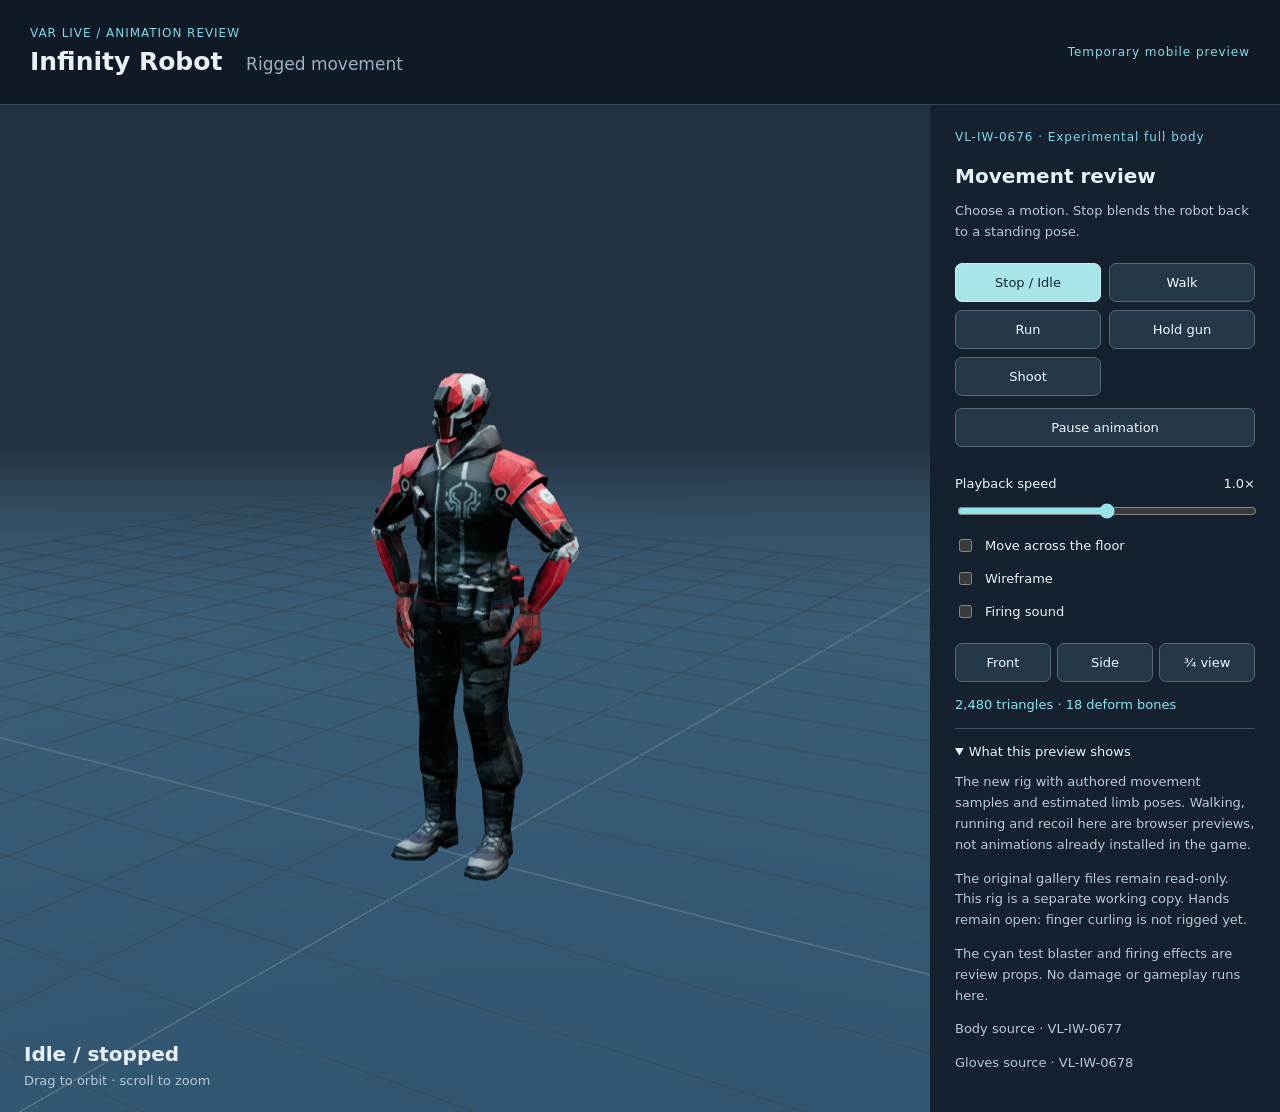
==== index.html @ 08a72606 "Publish temporary mobile robot rig preview" ====
<!doctype html><html lang="en"><head><meta charset="utf-8"><meta name="viewport" content="width=device-width,initial-scale=1"><title>Infinity Robot · Rig preview</title><script type="importmap">{"imports":{"three":"./vendor/three.module.js"}}</script><link rel="stylesheet" href="rig-preview.css"></head><body><header><div><small>VAR LIVE / ANIMATION REVIEW</small><h1>Infinity Robot <span>Rigged movement</span></h1></div><span class="tag">Temporary mobile preview</span></header><main><section id="stage"><canvas aria-label="Rotate and zoom the animated robot"></canvas><div id="loading" role="status">Loading rig and original textures…</div><div class="overlay"><b id="state">Idle / stopped</b><span>Drag to orbit · scroll to zoom</span></div></section><aside><div class="tag">VL-IW-0676 · Experimental full body</div><h2>Movement review</h2><p>Choose a motion. Stop blends the robot back to a standing pose.</p><div class="actions" aria-label="Animation controls"><button data-action="idle" aria-pressed="true">Stop / Idle</button><button data-action="walk" aria-pressed="false">Walk</button><button data-action="run" aria-pressed="false">Run</button><button data-action="hold" aria-pressed="false">Hold gun</button><button data-action="shoot" aria-pressed="false">Shoot</button></div><button id="pause">Pause animation</button><label>Playback speed <output id="speed-value">1.0×</output><input id="speed" type="range" min="0.25" max="1.75" step="0.05" value="1"></label><label class="check"><input id="travel" type="checkbox"> Move across the floor</label><label class="check"><input id="wire" type="checkbox"> Wireframe</label><label class="check"><input id="sound" type="checkbox"> Firing sound</label><div class="views"><button data-view="front">Front</button><button data-view="side">Side</button><button data-view="three">¾ view</button></div><p id="metrics">2,480 triangles · 18 deform bones</p><details open><summary>What this preview shows</summary><p>The new rig with authored movement samples and estimated limb poses. Walking, running and recoil here are browser previews, not animations already installed in the game.</p><p>The original gallery files remain read-only. This rig is a separate working copy. Hands remain open: finger curling is not rigged yet.</p><p>The cyan test blaster and firing effects are review props. No damage or gameplay runs here.</p></details><p>Body source · VL-IW-0677</p><p>Gloves source · VL-IW-0678</p></aside></main><script type="module" src="rig-preview.js"></script></body></html>
---- rig-preview.css ----
:root{color-scheme:dark;font-family:system-ui,sans-serif;background:#101a25;color:#e9f2fa}*{box-sizing:border-box}body{margin:0}header{padding:22px 30px;border-bottom:1px solid #344657;display:flex;align-items:center;justify-content:space-between;gap:20px}small,.tag{color:#80d9e8;font-size:12px;letter-spacing:.08em}h1{font-size:25px;margin:6px 0}h1 span{font-size:17px;font-weight:400;color:#9fb0c1;margin-left:15px}a{color:#8be5f2;text-decoration:none}main{display:grid;grid-template-columns:minmax(0,1fr) 350px;min-height:calc(100vh - 103px)}#stage{position:relative;min-height:650px;background:#233240}canvas{width:100%;height:100%;position:absolute;display:block;touch-action:none}.overlay{position:absolute;left:24px;bottom:24px;display:flex;flex-direction:column;gap:7px;pointer-events:none}.overlay b{font-size:20px}.overlay span{color:#b5c8d8;font-size:13px}#loading{position:absolute;inset:0;display:grid;place-items:center;background:#233240}aside{padding:25px;background:#15212e}aside h2{font-size:20px;margin:20px 0 8px}p{font-size:13px;line-height:1.6;color:#b8c8d5}.actions{display:grid;grid-template-columns:1fr 1fr;gap:8px;margin:20px 0 12px}button{border:1px solid #536878;background:#243848;border-radius:7px;padding:11px;color:#eef7ff;font:inherit;font-size:13px;cursor:pointer}button:hover{background:#344e60}button[aria-pressed=true]{background:#a8e5e9;color:#102632;border-color:#c0f4f6}#pause{width:100%;margin-bottom:15px}label{display:block;margin:14px 0;font-size:13px}output{float:right}input[type=range]{width:100%;margin-top:12px;accent-color:#96e4e9}.check{display:flex;gap:10px;align-items:center}.check input{accent-color:#9ce8e9}.views{display:flex;gap:6px;margin-top:22px}.views button{flex:1}aside>a{display:block;font-size:12px;margin-top:12px}details{border-top:1px solid #405362;padding-top:15px;font-size:13px}summary{cursor:pointer}#metrics{color:#8be5f2}@media(max-width:800px){header{padding:15px;display:block}header>a{font-size:13px}h1 span{display:block;margin:5px 0}main{grid-template-columns:1fr}#stage{min-height:60vh}aside{padding:22px}.actions{grid-template-columns:repeat(3,1fr)}}
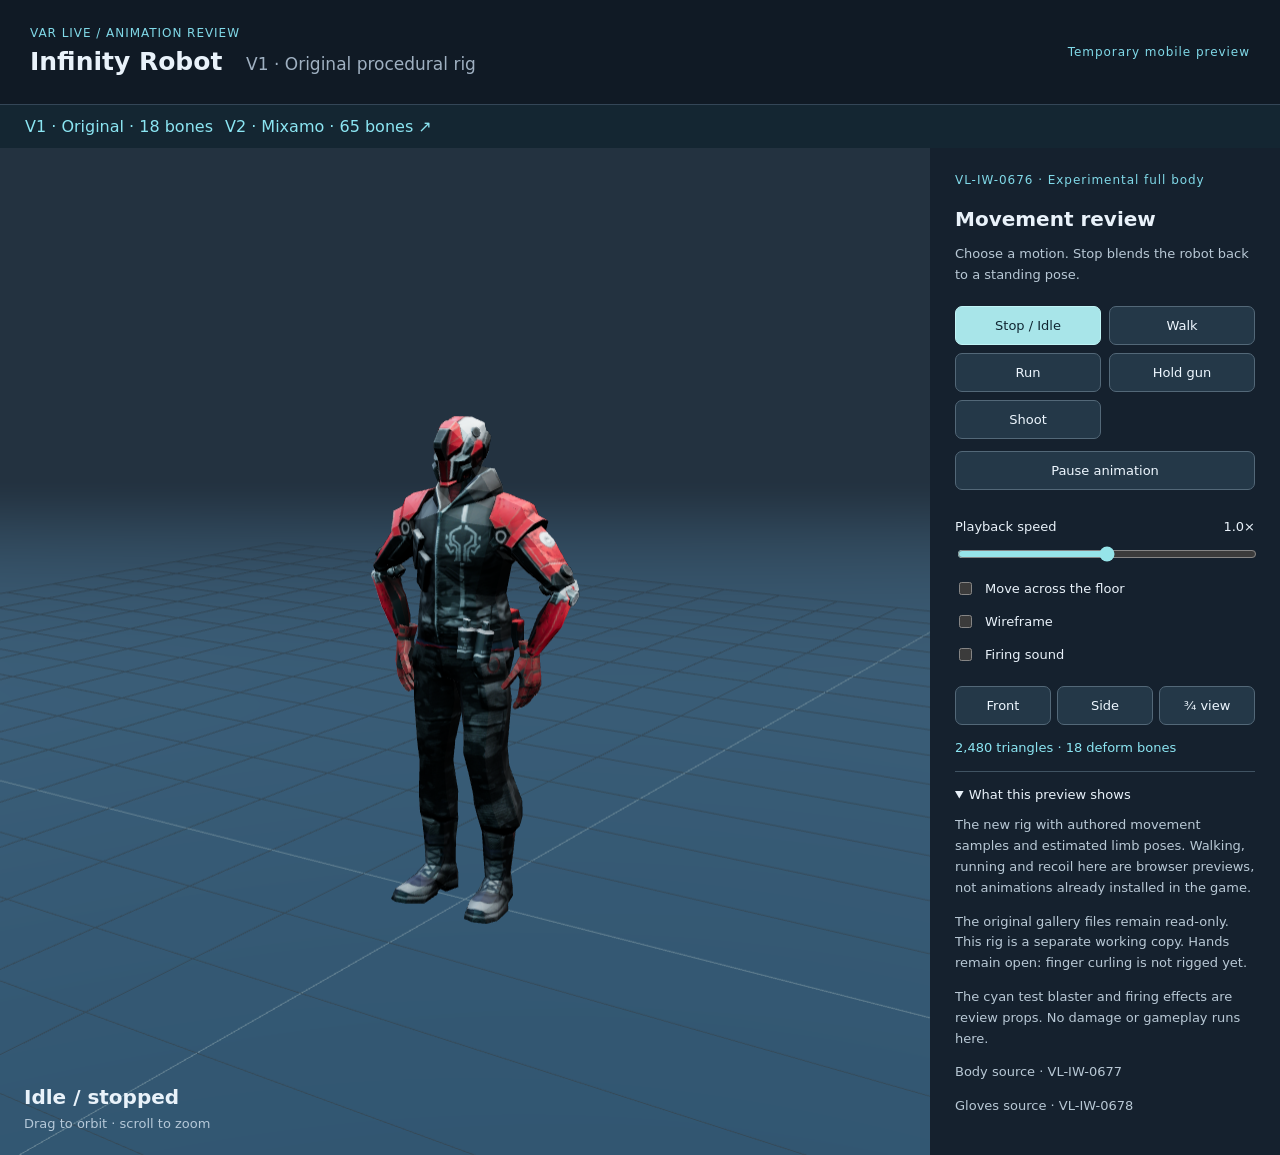
==== commit 1b1cc7d0: "Add separate V2 Mixamo animation preview; preserve original V1" ====
--- a/index.html
+++ b/index.html
@@ -1 +1 @@
-<!doctype html><html lang="en"><head><meta charset="utf-8"><meta name="viewport" content="width=device-width,initial-scale=1"><title>Infinity Robot · Rig preview</title><script type="importmap">{"imports":{"three":"./vendor/three.module.js"}}</script><link rel="stylesheet" href="rig-preview.css"></head><body><header><div><small>VAR LIVE / ANIMATION REVIEW</small><h1>Infinity Robot <span>Rigged movement</span></h1></div><span class="tag">Temporary mobile preview</span></header><main><section id="stage"><canvas aria-label="Rotate and zoom the animated robot"></canvas><div id="loading" role="status">Loading rig and original textures…</div><div class="overlay"><b id="state">Idle / stopped</b><span>Drag to orbit · scroll to zoom</span></div></section><aside><div class="tag">VL-IW-0676 · Experimental full body</div><h2>Movement review</h2><p>Choose a motion. Stop blends the robot back to a standing pose.</p><div class="actions" aria-label="Animation controls"><button data-action="idle" aria-pressed="true">Stop / Idle</button><button data-action="walk" aria-pressed="false">Walk</button><button data-action="run" aria-pressed="false">Run</button><button data-action="hold" aria-pressed="false">Hold gun</button><button data-action="shoot" aria-pressed="false">Shoot</button></div><button id="pause">Pause animation</button><label>Playback speed <output id="speed-value">1.0×</output><input id="speed" type="range" min="0.25" max="1.75" step="0.05" value="1"></label><label class="check"><input id="travel" type="checkbox"> Move across the floor</label><label class="check"><input id="wire" type="checkbox"> Wireframe</label><label class="check"><input id="sound" type="checkbox"> Firing sound</label><div class="views"><button data-view="front">Front</button><button data-view="side">Side</button><button data-view="three">¾ view</button></div><p id="metrics">2,480 triangles · 18 deform bones</p><details open><summary>What this preview shows</summary><p>The new rig with authored movement samples and estimated limb poses. Walking, running and recoil here are browser previews, not animations already installed in the game.</p><p>The original gallery files remain read-only. This rig is a separate working copy. Hands remain open: finger curling is not rigged yet.</p><p>The cyan test blaster and firing effects are review props. No damage or gameplay runs here.</p></details><p>Body source · VL-IW-0677</p><p>Gloves source · VL-IW-0678</p></aside></main><script type="module" src="rig-preview.js"></script></body></html>
+<!doctype html><html lang="en"><head><meta charset="utf-8"><meta name="viewport" content="width=device-width,initial-scale=1"><title>Infinity Robot · Rig preview</title><script type="importmap">{"imports":{"three":"./vendor/three.module.js"}}</script><link rel="stylesheet" href="rig-preview.css"></head><body><header><div><small>VAR LIVE / ANIMATION REVIEW</small><h1>Infinity Robot <span>V1 · Original procedural rig</span></h1></div><span class="tag">Temporary mobile preview</span></header><nav class="versions" aria-label="Preview versions" style="display:flex;gap:12px;flex-wrap:wrap;padding:12px 25px;background:#142632"><a href="index.html" aria-current="page">V1 · Original · 18 bones</a><a href="rig-preview-v2.html">V2 · Mixamo · 65 bones ↗</a></nav><main><section id="stage"><canvas aria-label="Rotate and zoom the animated robot"></canvas><div id="loading" role="status">Loading rig and original textures…</div><div class="overlay"><b id="state">Idle / stopped</b><span>Drag to orbit · scroll to zoom</span></div></section><aside><div class="tag">VL-IW-0676 · Experimental full body</div><h2>Movement review</h2><p>Choose a motion. Stop blends the robot back to a standing pose.</p><div class="actions" aria-label="Animation controls"><button data-action="idle" aria-pressed="true">Stop / Idle</button><button data-action="walk" aria-pressed="false">Walk</button><button data-action="run" aria-pressed="false">Run</button><button data-action="hold" aria-pressed="false">Hold gun</button><button data-action="shoot" aria-pressed="false">Shoot</button></div><button id="pause">Pause animation</button><label>Playback speed <output id="speed-value">1.0×</output><input id="speed" type="range" min="0.25" max="1.75" step="0.05" value="1"></label><label class="check"><input id="travel" type="checkbox"> Move across the floor</label><label class="check"><input id="wire" type="checkbox"> Wireframe</label><label class="check"><input id="sound" type="checkbox"> Firing sound</label><div class="views"><button data-view="front">Front</button><button data-view="side">Side</button><button data-view="three">¾ view</button></div><p id="metrics">2,480 triangles · 18 deform bones</p><details open><summary>What this preview shows</summary><p>The new rig with authored movement samples and estimated limb poses. Walking, running and recoil here are browser previews, not animations already installed in the game.</p><p>The original gallery files remain read-only. This rig is a separate working copy. Hands remain open: finger curling is not rigged yet.</p><p>The cyan test blaster and firing effects are review props. No damage or gameplay runs here.</p></details><p>Body source · VL-IW-0677</p><p>Gloves source · VL-IW-0678</p></aside></main><script type="module" src="rig-preview.js"></script></body></html>
